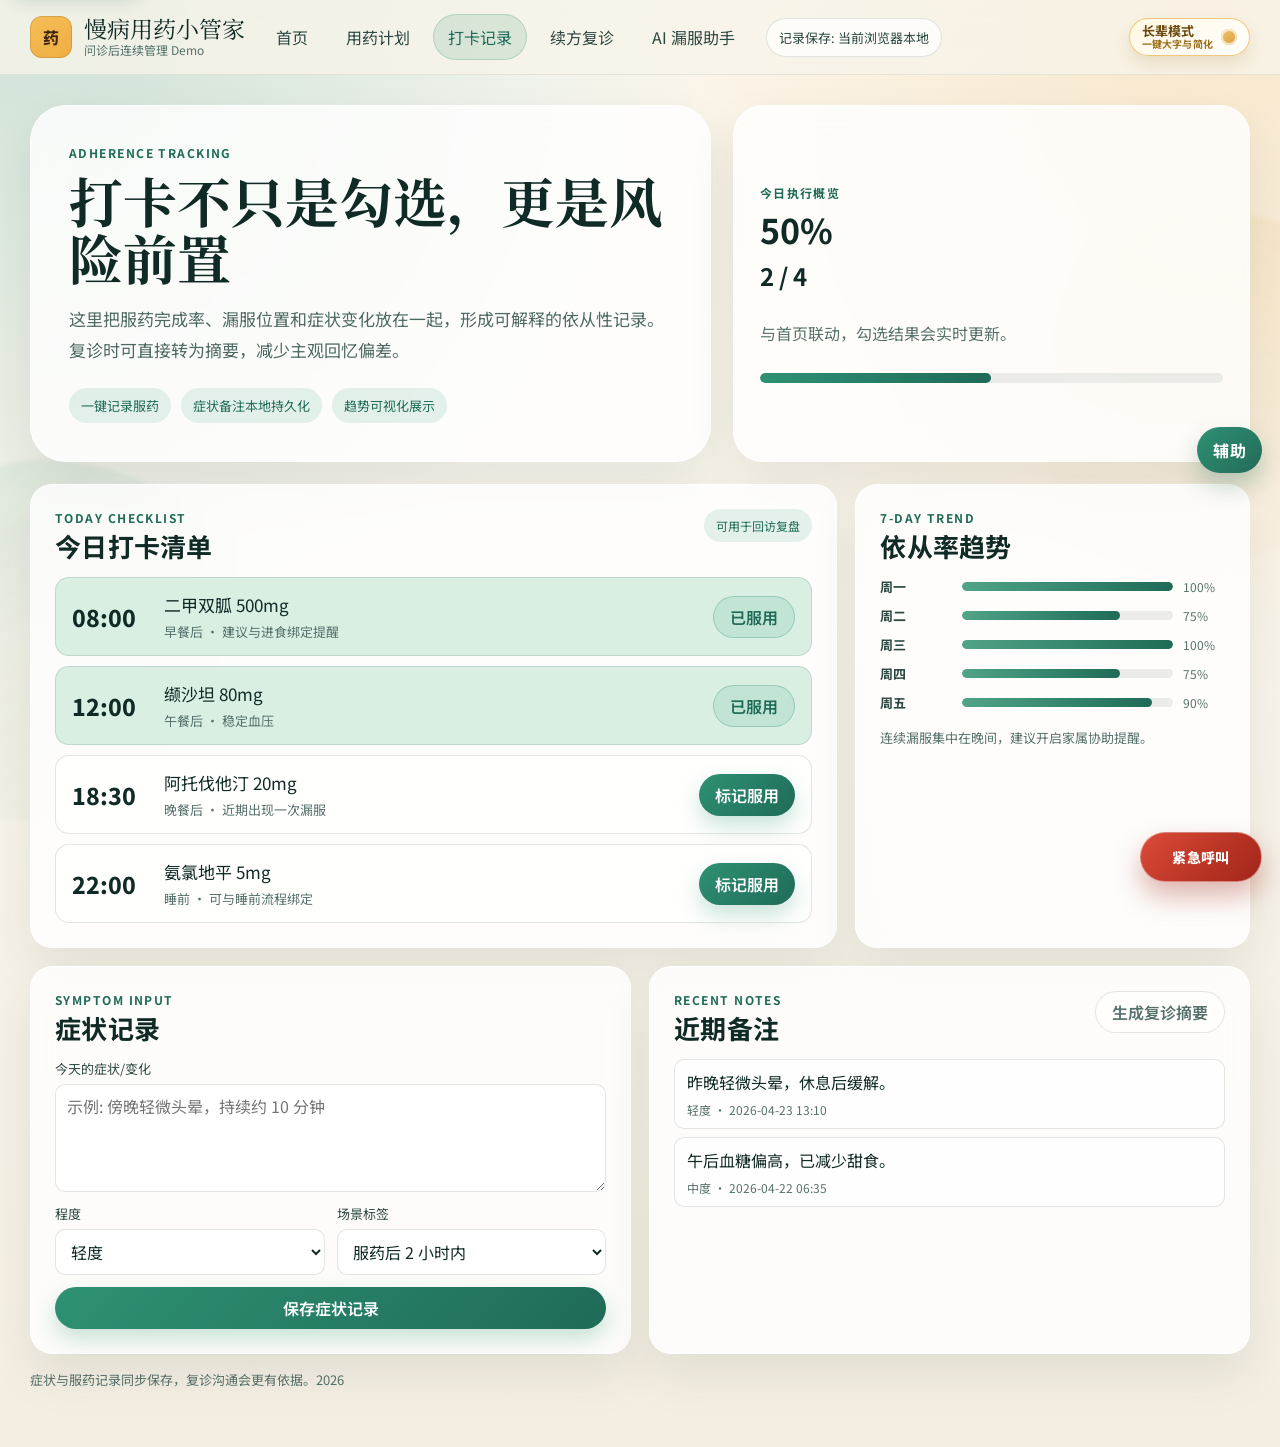
==== adherence.html @ 5613eeff "feat: chronic med manager demo with github pages deploy" ====
<!DOCTYPE html>
<html lang="zh-CN">
  <head>
    <meta charset="UTF-8" />
    <meta name="viewport" content="width=device-width, initial-scale=1.0" />
    <title>慢病用药小管家 | 打卡记录</title>
    <link rel="preconnect" href="https://fonts.googleapis.com" />
    <link rel="preconnect" href="https://fonts.gstatic.com" crossorigin />
    <link
      href="https://fonts.googleapis.com/css2?family=Noto+Sans+SC:wght@400;500;700;800&family=Noto+Serif+SC:wght@500;700;900&display=swap"
      rel="stylesheet"
    />
    <link rel="stylesheet" href="./styles.css" />
  </head>
  <body data-page="adherence">
    <div class="ambient-shape"></div>

    <header class="top-nav">
      <div class="top-nav-inner">
        <a class="brand" href="./index.html">
          <span class="brand-badge">药</span>
          <span class="brand-text">
            <span class="brand-title">慢病用药小管家</span>
            <span class="brand-sub">问诊后连续管理 Demo</span>
          </span>
        </a>
        <nav class="nav-links">
          <a class="nav-link" href="./index.html">首页</a>
          <a class="nav-link" href="./plan.html">用药计划</a>
          <a class="nav-link active" href="./adherence.html">打卡记录</a>
          <a class="nav-link" href="./refill.html">续方复诊</a>
          <a class="nav-link" href="./ai-assist.html">AI 漏服助手</a>
        </nav>
        <div class="user-pill">记录保存: 当前浏览器本地</div>
      </div>
    </header>

    <main class="page-wrap">
      <section class="hero-banner">
        <div class="hero-main">
          <p class="hero-kicker">Adherence Tracking</p>
          <h1 class="hero-title">打卡不只是勾选，更是风险前置</h1>
          <p class="hero-summary">
            这里把服药完成率、漏服位置和症状变化放在一起，形成可解释的依从性记录。复诊时可直接转为摘要，减少主观回忆偏差。
          </p>
          <div class="hero-chips">
            <span class="chip">一键记录服药</span>
            <span class="chip">症状备注本地持久化</span>
            <span class="chip">趋势可视化展示</span>
          </div>
        </div>
        <aside class="hero-side">
          <p class="section-kicker">今日执行概览</p>
          <h2 data-bind="dose-ratio">0%</h2>
          <strong data-bind="dose-summary">0 / 0</strong>
          <p class="muted">与首页联动，勾选结果会实时更新。</p>
          <div class="progress"><span data-bind="dose-progress" style="width: 0%"></span></div>
        </aside>
      </section>

      <section class="layout-grid fade-seq">
        <article class="panel span-8">
          <header class="panel-head">
            <div>
              <p class="section-kicker">Today Checklist</p>
              <h3 class="panel-title">今日打卡清单</h3>
            </div>
            <span class="pill">可用于回访复盘</span>
          </header>

          <div class="timeline">
            <div class="dose-item" data-dose-id="adh_0800">
              <div class="dose-time">08:00</div>
              <div>
                <p class="dose-name">二甲双胍 500mg</p>
                <p class="dose-meta">早餐后 · 建议与进食绑定提醒</p>
              </div>
              <button class="btn" data-action="toggle-dose">标记服用</button>
            </div>

            <div class="dose-item" data-dose-id="adh_1200">
              <div class="dose-time">12:00</div>
              <div>
                <p class="dose-name">缬沙坦 80mg</p>
                <p class="dose-meta">午餐后 · 稳定血压</p>
              </div>
              <button class="btn" data-action="toggle-dose">标记服用</button>
            </div>

            <div class="dose-item" data-dose-id="adh_1830">
              <div class="dose-time">18:30</div>
              <div>
                <p class="dose-name">阿托伐他汀 20mg</p>
                <p class="dose-meta">晚餐后 · 近期出现一次漏服</p>
              </div>
              <button class="btn" data-action="toggle-dose">标记服用</button>
            </div>

            <div class="dose-item" data-dose-id="adh_2200">
              <div class="dose-time">22:00</div>
              <div>
                <p class="dose-name">氨氯地平 5mg</p>
                <p class="dose-meta">睡前 · 可与睡前流程绑定</p>
              </div>
              <button class="btn" data-action="toggle-dose">标记服用</button>
            </div>
          </div>
        </article>

        <article class="panel span-4">
          <header class="panel-head">
            <div>
              <p class="section-kicker">7-Day Trend</p>
              <h3 class="panel-title">依从率趋势</h3>
            </div>
          </header>

          <div class="data-bars">
            <div class="data-bar">
              <b>周一</b>
              <div><i style="width: 100%"></i></div>
              <span>100%</span>
            </div>
            <div class="data-bar">
              <b>周二</b>
              <div><i style="width: 75%"></i></div>
              <span>75%</span>
            </div>
            <div class="data-bar">
              <b>周三</b>
              <div><i style="width: 100%"></i></div>
              <span>100%</span>
            </div>
            <div class="data-bar">
              <b>周四</b>
              <div><i style="width: 75%"></i></div>
              <span>75%</span>
            </div>
            <div class="data-bar">
              <b>周五</b>
              <div><i style="width: 90%"></i></div>
              <span>90%</span>
            </div>
          </div>

          <p class="footer-note">连续漏服集中在晚间，建议开启家属协助提醒。</p>
        </article>

        <article class="panel span-6">
          <header class="panel-head">
            <div>
              <p class="section-kicker">Symptom Input</p>
              <h3 class="panel-title">症状记录</h3>
            </div>
          </header>

          <form id="symptom-form" class="form-grid">
            <div class="field full">
              <label for="symptom-content">今天的症状/变化</label>
              <textarea id="symptom-content" placeholder="示例: 傍晚轻微头晕，持续约 10 分钟"></textarea>
            </div>
            <div class="field">
              <label for="symptom-severity">程度</label>
              <select id="symptom-severity">
                <option value="轻度">轻度</option>
                <option value="中度">中度</option>
                <option value="重度">重度</option>
              </select>
            </div>
            <div class="field">
              <label for="symptom-tag">场景标签</label>
              <select id="symptom-tag">
                <option>服药后 2 小时内</option>
                <option>运动后</option>
                <option>餐前</option>
                <option>夜间</option>
              </select>
            </div>
            <div class="field full">
              <button class="btn" type="submit">保存症状记录</button>
            </div>
          </form>
        </article>

        <article class="panel span-6">
          <header class="panel-head">
            <div>
              <p class="section-kicker">Recent Notes</p>
              <h3 class="panel-title">近期备注</h3>
            </div>
            <button class="btn-ghost" data-action="mock-summary">生成复诊摘要</button>
          </header>

          <div id="symptom-note-list" class="note-list"></div>
        </article>
      </section>

      <p class="footer-note">症状与服药记录同步保存，复诊沟通会更有依据。<span data-bind="year"></span></p>
    </main>

    <div id="toast-container" style="position: fixed; right: 18px; bottom: 18px; z-index: 100"></div>
    <script src="./script.js"></script>
  </body>
</html>
---- styles.css ----
:root {
  --ink-900: #102a26;
  --ink-700: #2c4842;
  --ink-500: #56716b;
  --paper: #f8f4ea;
  --paper-soft: #f2ede2;
  --surface: rgba(255, 255, 255, 0.8);
  --surface-solid: #ffffff;
  --line: rgba(16, 42, 38, 0.12);
  --line-strong: rgba(16, 42, 38, 0.2);
  --primary: #2e9174;
  --primary-deep: #1f6b57;
  --accent: #ecae49;
  --danger: #be5d4a;
  --ok: #d8efe2;
  --warn: #fff1dc;
  --hero-1: rgba(46, 145, 116, 0.22);
  --hero-2: rgba(236, 174, 73, 0.22);
  --shadow-soft: 0 22px 48px rgba(40, 54, 44, 0.09);
  --radius-xl: 30px;
  --radius-lg: 22px;
  --radius-md: 14px;
  --radius-sm: 10px;
  --content-width: min(1220px, calc(100% - 32px));
}

* {
  box-sizing: border-box;
}

html,
body {
  margin: 0;
  min-height: 100%;
}

body {
  font-family: "Noto Sans SC", "PingFang SC", "Hiragino Sans GB", sans-serif;
  color: var(--ink-900);
  background:
    radial-gradient(circle at 5% 0%, var(--hero-1), transparent 34%),
    radial-gradient(circle at 94% 2%, var(--hero-2), transparent 36%),
    linear-gradient(180deg, #fcf9f3 0%, #f4eee2 100%);
}

.ambient-shape {
  position: fixed;
  pointer-events: none;
  z-index: -1;
  inset: 0;
  overflow: hidden;
}

.ambient-shape::before,
.ambient-shape::after {
  content: "";
  position: absolute;
  width: 360px;
  height: 360px;
  border-radius: 44% 56% 63% 37% / 57% 41% 59% 43%;
  filter: blur(2px);
  opacity: 0.36;
}

.ambient-shape::before {
  left: -120px;
  bottom: 80px;
  background: linear-gradient(140deg, rgba(46, 145, 116, 0.26), rgba(46, 145, 116, 0));
}

.ambient-shape::after {
  right: -120px;
  top: 210px;
  background: linear-gradient(200deg, rgba(236, 174, 73, 0.3), rgba(236, 174, 73, 0));
}

a {
  color: inherit;
}

button,
input,
select,
textarea {
  font: inherit;
}

.top-nav {
  position: sticky;
  top: 0;
  z-index: 30;
  backdrop-filter: blur(12px);
  background: rgba(248, 244, 234, 0.78);
  border-bottom: 1px solid rgba(16, 42, 38, 0.08);
}

.top-nav-inner {
  width: var(--content-width);
  margin: 0 auto;
  min-height: 74px;
  display: flex;
  align-items: center;
  justify-content: space-between;
  gap: 16px;
}

.brand {
  display: flex;
  align-items: center;
  gap: 12px;
  text-decoration: none;
}

.brand-badge {
  width: 42px;
  height: 42px;
  border-radius: 12px;
  display: grid;
  place-items: center;
  background: linear-gradient(145deg, #f5bf57, #efad42);
  color: #40280f;
  font-weight: 800;
  box-shadow: inset 0 0 0 1px rgba(64, 40, 15, 0.16);
}

.brand-text {
  display: grid;
  gap: 1px;
}

.brand-title {
  font-family: "Noto Serif SC", "Songti SC", serif;
  font-size: 23px;
  line-height: 1;
}

.brand-sub {
  font-size: 12px;
  color: var(--ink-500);
}

.nav-links {
  display: flex;
  gap: 8px;
  flex-wrap: wrap;
}

.nav-link {
  padding: 10px 14px;
  border-radius: 999px;
  text-decoration: none;
  color: var(--ink-700);
  border: 1px solid transparent;
  transition: background 0.22s ease, border-color 0.22s ease, color 0.22s ease;
}

.nav-link:hover {
  background: rgba(46, 145, 116, 0.08);
}

.nav-link.active {
  background: rgba(46, 145, 116, 0.15);
  border-color: rgba(46, 145, 116, 0.24);
  color: var(--primary-deep);
}

.user-pill {
  padding: 9px 12px;
  border-radius: 999px;
  background: rgba(255, 255, 255, 0.74);
  border: 1px solid var(--line);
  color: var(--ink-700);
  font-size: 13px;
}

.page-wrap {
  width: var(--content-width);
  margin: 30px auto 58px;
}

.hero-banner {
  position: relative;
  display: grid;
  grid-template-columns: 1.25fr 0.95fr;
  gap: 22px;
  margin-bottom: 22px;
  animation: fade-up 0.5s ease;
}

.hero-main,
.hero-side,
.panel,
.section-card,
.metric-card,
.info-card,
.tool-card {
  border: 1px solid rgba(255, 255, 255, 0.82);
  background: var(--surface);
  backdrop-filter: blur(16px);
  box-shadow: var(--shadow-soft);
}

.hero-main {
  border-radius: 36px;
  padding: 38px;
}

.hero-kicker,
.section-kicker {
  margin: 0;
  text-transform: uppercase;
  font-size: 12px;
  letter-spacing: 0.12em;
  color: var(--primary-deep);
  font-weight: 700;
}

.hero-title {
  margin: 10px 0 0;
  font-family: "Noto Serif SC", "Songti SC", serif;
  font-size: clamp(32px, 4.2vw, 56px);
  line-height: 1.06;
}

.hero-summary {
  max-width: 620px;
  margin: 18px 0 0;
  color: #4e6963;
  font-size: 17px;
  line-height: 1.85;
}

.home-search {
  margin-top: 18px;
  padding: 14px;
  border-radius: 14px;
  border: 1px solid rgba(46, 145, 116, 0.2);
  background: rgba(255, 255, 255, 0.68);
}

.home-search-row {
  display: grid;
  grid-template-columns: minmax(0, 1fr) auto;
  gap: 8px;
}

.home-search-row input {
  min-height: 44px;
  border-radius: 10px;
  border: 1px solid var(--line);
  background: rgba(255, 255, 255, 0.9);
  padding: 0 12px;
}

.search-label {
  margin: 10px 0 0;
  color: var(--ink-500);
  font-size: 12px;
}

.home-search-suggest {
  margin-top: 8px;
  display: flex;
  flex-wrap: wrap;
  gap: 8px;
}

.search-tag {
  border: 1px solid rgba(16, 42, 38, 0.14);
  border-radius: 999px;
  background: rgba(255, 255, 255, 0.9);
  color: var(--ink-700);
  min-height: 32px;
  padding: 0 11px;
  font-size: 13px;
  cursor: pointer;
}

.search-tag:hover {
  border-color: rgba(46, 145, 116, 0.4);
  color: var(--primary-deep);
}

.search-empty {
  color: var(--ink-500);
  font-size: 12px;
  line-height: 1.4;
}

.home-search-results {
  margin: 10px 0 0;
  padding: 8px 10px;
  border-radius: 9px;
  background: rgba(46, 145, 116, 0.11);
  color: var(--primary-deep);
  font-size: 13px;
}

.home-search-results.error {
  background: rgba(190, 93, 74, 0.12);
  color: #8c4335;
}

.hero-chips {
  display: flex;
  flex-wrap: wrap;
  gap: 10px;
  margin-top: 22px;
}

.chip {
  border-radius: 999px;
  padding: 8px 12px;
  background: rgba(46, 145, 116, 0.12);
  color: var(--primary-deep);
  font-size: 13px;
}

.hero-side {
  border-radius: var(--radius-xl);
  padding: 26px;
  display: flex;
  flex-direction: column;
  justify-content: center;
  gap: 10px;
}

.hero-side h2 {
  margin: 0;
  font-size: 34px;
  line-height: 1.1;
}

.hero-side strong {
  font-size: 24px;
}

.muted {
  color: var(--ink-500);
  line-height: 1.75;
}

.layout-grid {
  display: grid;
  grid-template-columns: repeat(12, minmax(0, 1fr));
  gap: 18px;
  animation: fade-up 0.65s ease;
}

.panel {
  border-radius: var(--radius-lg);
  padding: 24px;
}

.panel.span-8 {
  grid-column: span 8;
}

.panel.span-4 {
  grid-column: span 4;
}

.panel.span-6 {
  grid-column: span 6;
}

.panel.span-12 {
  grid-column: span 12;
}

.panel-head {
  display: flex;
  justify-content: space-between;
  align-items: flex-start;
  gap: 14px;
  margin-bottom: 16px;
}

.panel-title {
  margin: 5px 0 0;
  font-size: 26px;
  font-weight: 700;
  letter-spacing: 0.01em;
  line-height: 1.16;
}

.panel-tools {
  display: flex;
  gap: 8px;
  flex-wrap: wrap;
}

.pill,
.badge {
  border-radius: 999px;
  padding: 7px 11px;
  font-size: 12px;
  border: 1px solid transparent;
}

.pill {
  background: rgba(46, 145, 116, 0.12);
  color: var(--primary-deep);
}

.badge.warn {
  background: rgba(236, 174, 73, 0.2);
  color: #73460d;
}

.badge.ok {
  background: rgba(46, 145, 116, 0.16);
  color: var(--primary-deep);
}

.btn,
.btn-light,
.btn-ghost,
.btn-danger {
  appearance: none;
  border: 0;
  min-height: 42px;
  border-radius: 999px;
  cursor: pointer;
  padding: 0 16px;
  font-weight: 600;
  transition: transform 0.18s ease, box-shadow 0.18s ease, background 0.18s ease;
}

.btn:hover,
.btn-light:hover,
.btn-ghost:hover,
.btn-danger:hover {
  transform: translateY(-1px);
}

.btn {
  color: #ffffff;
  background: linear-gradient(135deg, var(--primary), var(--primary-deep));
  box-shadow: 0 10px 22px rgba(46, 145, 116, 0.26);
}

.btn-light {
  color: var(--primary-deep);
  background: rgba(46, 145, 116, 0.12);
  border: 1px solid rgba(46, 145, 116, 0.3);
}

.btn-ghost {
  color: var(--ink-500);
  background: rgba(255, 255, 255, 0.58);
  border: 1px solid var(--line);
}

.btn-danger {
  color: #fff;
  background: linear-gradient(140deg, #cb6f5e, #b95f4f);
  box-shadow: 0 10px 22px rgba(185, 95, 79, 0.22);
}

.metric-row {
  display: grid;
  grid-template-columns: repeat(4, minmax(0, 1fr));
  gap: 12px;
}

.metric-card {
  border-radius: var(--radius-md);
  padding: 16px;
  border: 1px solid var(--line);
  background: rgba(255, 255, 255, 0.74);
}

.metric-label {
  margin: 0;
  font-size: 12px;
  color: var(--ink-500);
}

.metric-value {
  margin: 8px 0 0;
  font-size: 30px;
  line-height: 1;
  font-weight: 800;
}

.metric-sub {
  margin: 10px 0 0;
  font-size: 13px;
  color: var(--ink-500);
}

.timeline {
  display: grid;
  gap: 10px;
}

.dose-item {
  display: grid;
  grid-template-columns: 78px 1fr auto;
  gap: 14px;
  align-items: center;
  padding: 14px 16px;
  border-radius: var(--radius-md);
  border: 1px solid var(--line);
  background: rgba(255, 255, 255, 0.76);
}

.dose-item.done {
  background: var(--ok);
}

.dose-item.next {
  border-color: rgba(46, 145, 116, 0.38);
  box-shadow: inset 0 0 0 1px rgba(46, 145, 116, 0.18);
}

.dose-time {
  font-weight: 800;
  font-size: 23px;
}

.dose-name {
  margin: 0;
  font-size: 17px;
}

.dose-meta {
  margin: 5px 0 0;
  font-size: 13px;
  color: var(--ink-500);
}

.stack {
  display: grid;
  gap: 12px;
}

.info-card,
.section-card,
.tool-card {
  border-radius: var(--radius-md);
  padding: 16px;
  border: 1px solid var(--line);
  background: rgba(255, 255, 255, 0.72);
}

.info-card.warn {
  background: var(--warn);
}

.info-title {
  margin: 0;
  font-size: 14px;
  color: var(--ink-500);
}

.info-value {
  margin: 8px 0 0;
  font-size: 24px;
  font-weight: 800;
}

.info-meta {
  margin: 8px 0 0;
  color: var(--ink-500);
  font-size: 13px;
  line-height: 1.6;
}

.table {
  width: 100%;
  border-collapse: collapse;
}

.table th,
.table td {
  text-align: left;
  padding: 14px 12px;
  border-bottom: 1px solid var(--line);
  vertical-align: middle;
}

.table th {
  font-size: 12px;
  color: var(--ink-500);
  font-weight: 700;
  letter-spacing: 0.06em;
  text-transform: uppercase;
}

.table td strong {
  display: block;
  font-size: 16px;
}

.table td span {
  display: block;
  margin-top: 4px;
  color: var(--ink-500);
  font-size: 13px;
}

.list-grid {
  display: grid;
  gap: 10px;
}

.list-item {
  border: 1px solid var(--line);
  border-radius: var(--radius-md);
  padding: 14px;
  background: rgba(255, 255, 255, 0.68);
}

.list-item h4 {
  margin: 0;
}

.list-item p {
  margin: 6px 0 0;
  color: var(--ink-500);
}

.form-grid {
  display: grid;
  grid-template-columns: repeat(2, minmax(0, 1fr));
  gap: 12px;
}

.field {
  display: grid;
  gap: 6px;
}

.field label {
  font-size: 13px;
  color: var(--ink-700);
}

input,
select,
textarea {
  width: 100%;
  border: 1px solid var(--line);
  border-radius: 10px;
  background: rgba(255, 255, 255, 0.9);
  min-height: 42px;
  padding: 9px 11px;
  color: var(--ink-900);
}

textarea {
  min-height: 108px;
  resize: vertical;
}

.field.full {
  grid-column: 1 / -1;
}

.progress-wrap {
  display: grid;
  gap: 8px;
}

.progress-label {
  display: flex;
  justify-content: space-between;
  font-size: 13px;
  color: var(--ink-500);
}

.progress {
  width: 100%;
  height: 10px;
  border-radius: 999px;
  background: rgba(16, 42, 38, 0.08);
  overflow: hidden;
}

.progress > span {
  display: block;
  height: 100%;
  border-radius: inherit;
  background: linear-gradient(90deg, var(--primary), var(--primary-deep));
}

.data-bars {
  display: grid;
  gap: 10px;
}

.data-bar {
  display: grid;
  grid-template-columns: 72px 1fr 42px;
  align-items: center;
  gap: 10px;
}

.data-bar b {
  font-size: 13px;
  color: var(--ink-700);
}

.data-bar div {
  height: 9px;
  border-radius: 999px;
  background: rgba(16, 42, 38, 0.08);
  overflow: hidden;
}

.data-bar i {
  display: block;
  height: 100%;
  border-radius: inherit;
  background: linear-gradient(90deg, #50a487, var(--primary-deep));
}

.data-bar span {
  font-size: 12px;
  color: var(--ink-500);
}

.note-list {
  display: grid;
  gap: 8px;
}

.note-item {
  padding: 10px 12px;
  border-radius: 10px;
  border: 1px solid var(--line);
  background: rgba(255, 255, 255, 0.66);
}

.note-item p {
  margin: 0;
  line-height: 1.55;
}

.note-item span {
  margin-top: 6px;
  display: block;
  color: var(--ink-500);
  font-size: 12px;
}

.ai-layout {
  display: grid;
  grid-template-columns: 1.1fr 0.9fr;
  gap: 16px;
}

.result-card {
  border-radius: var(--radius-md);
  padding: 16px;
  border: 1px solid rgba(46, 145, 116, 0.24);
  background: rgba(46, 145, 116, 0.11);
}

.result-card h4 {
  margin: 0;
  font-size: 20px;
}

.result-card p {
  margin: 8px 0 0;
  line-height: 1.75;
}

.callout {
  margin-top: 12px;
  padding: 10px 12px;
  border-radius: 10px;
  background: rgba(236, 174, 73, 0.2);
  color: #5e3f0f;
  font-size: 13px;
}

.footer-note {
  margin: 16px 0 0;
  color: var(--ink-500);
  font-size: 13px;
}

.link-inline {
  color: var(--primary-deep);
  text-decoration-thickness: 1px;
}

.fade-seq > * {
  opacity: 0;
  transform: translateY(8px);
  animation: fade-up 0.44s ease forwards;
}

.fade-seq > *:nth-child(1) {
  animation-delay: 0.05s;
}

.fade-seq > *:nth-child(2) {
  animation-delay: 0.1s;
}

.fade-seq > *:nth-child(3) {
  animation-delay: 0.15s;
}

.fade-seq > *:nth-child(4) {
  animation-delay: 0.2s;
}

@keyframes fade-up {
  from {
    opacity: 0;
    transform: translateY(10px);
  }

  to {
    opacity: 1;
    transform: translateY(0);
  }
}

@media (max-width: 1080px) {
  .hero-banner {
    grid-template-columns: 1fr;
  }

  .metric-row {
    grid-template-columns: repeat(2, minmax(0, 1fr));
  }

  .panel.span-8,
  .panel.span-6,
  .panel.span-4 {
    grid-column: span 12;
  }

  .ai-layout {
    grid-template-columns: 1fr;
  }
}

@media (max-width: 780px) {
  .top-nav-inner {
    min-height: 64px;
    align-items: flex-start;
    padding: 10px 0;
    flex-direction: column;
  }

  .nav-links {
    width: 100%;
    overflow-x: auto;
    padding-bottom: 4px;
    flex-wrap: nowrap;
  }

  .user-pill {
    display: none;
  }

  .hero-main,
  .hero-side,
  .panel {
    padding: 20px;
  }

  .home-search-row {
    grid-template-columns: 1fr;
  }

  .hero-title {
    font-size: 37px;
  }

  .panel-title {
    font-size: 22px;
  }

  .form-grid {
    grid-template-columns: 1fr;
  }

  .dose-item {
    grid-template-columns: 1fr;
    gap: 8px;
  }

  .dose-time {
    font-size: 21px;
  }
}

/* Accessibility and elder mode */

:focus-visible {
  outline: 3px solid rgba(46, 145, 116, 0.48);
  outline-offset: 2px;
}

.skip-link {
  position: fixed;
  top: -56px;
  left: 14px;
  z-index: 120;
  padding: 10px 14px;
  border-radius: 10px;
  text-decoration: none;
  color: #ffffff;
  background: #1f6b57;
  box-shadow: 0 10px 20px rgba(31, 107, 87, 0.24);
  transition: top 0.18s ease;
}

.skip-link:focus-visible {
  top: 10px;
}

.nav-access {
  display: flex;
  align-items: center;
  gap: 8px;
  margin-left: auto;
}

.elder-switch,
.assist-open-btn {
  appearance: none;
  border: 1px solid var(--line);
  background: rgba(255, 255, 255, 0.72);
  color: var(--ink-700);
  border-radius: 999px;
  min-height: 38px;
  padding: 0 12px;
  display: inline-flex;
  align-items: center;
  gap: 8px;
  cursor: pointer;
  font-size: 13px;
}

.elder-switch {
  border-color: rgba(236, 174, 73, 0.68);
  background: linear-gradient(145deg, rgba(255, 248, 226, 0.96), rgba(255, 255, 255, 0.88));
  color: #6d4a10;
  font-weight: 700;
  box-shadow: 0 8px 16px rgba(152, 112, 33, 0.16);
}

.elder-switch .switch-text {
  display: grid;
  gap: 1px;
  text-align: left;
  line-height: 1.08;
}

.elder-switch .switch-title {
  font-size: 13px;
}

.elder-switch .switch-hint {
  font-size: 10px;
  color: #9a6e1a;
  letter-spacing: 0.02em;
}

.elder-switch .switch-dot {
  width: 16px;
  height: 16px;
  border-radius: 50%;
  background: linear-gradient(150deg, #f0c36d, #da9e38);
  box-shadow: inset 0 0 0 2px rgba(255, 255, 255, 0.65);
  transition: transform 0.2s ease, background 0.2s ease;
}

.elder-switch:hover {
  border-color: rgba(207, 146, 23, 0.7);
  background: linear-gradient(145deg, rgba(255, 244, 211, 0.96), rgba(255, 255, 255, 0.9));
}

.assist-open-btn:hover {
  border-color: rgba(46, 145, 116, 0.42);
  color: var(--primary-deep);
  background: rgba(46, 145, 116, 0.12);
}

.elder-switch.active {
  border-color: rgba(46, 145, 116, 0.52);
  color: var(--primary-deep);
  background: linear-gradient(145deg, rgba(224, 248, 241, 0.96), rgba(255, 255, 255, 0.9));
  box-shadow: 0 10px 20px rgba(35, 106, 88, 0.2);
}

.elder-switch.active .switch-dot {
  background: var(--primary);
  transform: scale(1.08);
}

.elder-switch.active .switch-hint {
  color: #1f6d59;
}

.assist-fab {
  position: fixed;
  right: 18px;
  top: 50%;
  z-index: 95;
  border: 0;
  border-radius: 999px;
  min-height: 46px;
  padding: 0 16px;
  color: #ffffff;
  font-weight: 700;
  letter-spacing: 0.02em;
  background: linear-gradient(135deg, #2e9174, #236a58);
  box-shadow: 0 12px 24px rgba(35, 106, 88, 0.28);
  cursor: pointer;
  transform: translateY(-50%);
}

.emergency-fab {
  position: fixed;
  right: 18px;
  bottom: 18px;
  z-index: 97;
  border: 1px solid rgba(255, 255, 255, 0.38);
  border-radius: 999px;
  min-height: 50px;
  min-width: 122px;
  padding: 0 18px;
  color: #ffffff;
  font-weight: 800;
  font-size: 14px;
  letter-spacing: 0.02em;
  background: linear-gradient(135deg, #dc4a38, #a12518);
  box-shadow: 0 14px 28px rgba(158, 37, 24, 0.34);
  cursor: pointer;
  animation: emergency-pulse 1.8s ease-in-out infinite;
}

.emergency-fab:hover {
  filter: brightness(1.06);
}

body.assist-panel-open .emergency-fab {
  box-shadow: 0 8px 18px rgba(158, 37, 24, 0.2);
}

@keyframes emergency-pulse {
  0%,
  100% {
    transform: scale(1);
  }

  50% {
    transform: scale(1.045);
  }
}

.emergency-overlay {
  position: fixed;
  inset: 0;
  z-index: 120;
  padding: 20px;
  display: grid;
  place-items: center;
  background: rgba(31, 7, 4, 0.66);
  backdrop-filter: blur(3px);
  opacity: 0;
  pointer-events: none;
  transition: opacity 0.2s ease;
}

.emergency-overlay.open {
  opacity: 1;
  pointer-events: auto;
}

.emergency-card {
  width: min(500px, 100%);
  border-radius: 20px;
  border: 1px solid rgba(158, 37, 24, 0.45);
  background:
    radial-gradient(circle at 95% -10%, rgba(206, 71, 54, 0.24), transparent 48%),
    linear-gradient(158deg, rgba(255, 251, 250, 0.99), rgba(255, 239, 234, 0.97));
  box-shadow: 0 30px 52px rgba(49, 20, 16, 0.34);
  padding: 20px;
}

.emergency-entered {
  margin: 0;
  display: inline-flex;
  align-items: center;
  min-height: 28px;
  padding: 0 10px;
  border-radius: 999px;
  font-size: 12px;
  font-weight: 700;
  letter-spacing: 0.04em;
  color: #ffffff;
  background: linear-gradient(145deg, #d14936, #aa2518);
}

.emergency-card h3 {
  margin: 10px 0 0;
  color: #7a1f16;
  font-size: clamp(24px, 3vw, 30px);
  letter-spacing: 0.01em;
}

.emergency-message,
.emergency-phones,
.emergency-status {
  margin: 10px 0 0;
  line-height: 1.7;
  color: #6b3128;
}

.emergency-message b {
  color: #9e2518;
  font-size: 1.08em;
}

.emergency-phones {
  padding: 8px 10px;
  border-radius: 10px;
  background: rgba(206, 71, 54, 0.11);
}

.emergency-status {
  padding: 8px 10px;
  border-radius: 10px;
  background: rgba(122, 31, 22, 0.12);
  color: #7a1f16;
  font-weight: 600;
}

.emergency-actions {
  margin-top: 14px;
  display: grid;
  grid-template-columns: 1fr 1fr;
  gap: 10px;
}

.emergency-cancel-btn {
  background: linear-gradient(135deg, #d84d3a, #a22517);
  box-shadow: 0 12px 24px rgba(162, 37, 23, 0.28);
}

.emergency-cancel-btn:hover {
  background: linear-gradient(135deg, #df5744, #b02d1f);
}

.emergency-dial-btn {
  color: #7a1f16;
  border-color: rgba(158, 37, 24, 0.26);
  background: rgba(255, 255, 255, 0.86);
}

body.emergency-open {
  overflow: hidden;
}

#toast-container {
  right: 18px;
  bottom: 72px;
}

.assist-panel {
  position: fixed;
  right: 74px;
  top: 50%;
  width: min(352px, calc(100% - 96px));
  z-index: 96;
  padding: 14px;
  border-radius: 16px;
  border: 1px solid rgba(16, 42, 38, 0.14);
  background: rgba(255, 255, 255, 0.94);
  backdrop-filter: blur(12px);
  box-shadow: 0 24px 36px rgba(32, 45, 40, 0.16);
  opacity: 0;
  pointer-events: none;
  transform: translateY(calc(-50% + 10px));
  max-height: min(640px, calc(100vh - 40px));
  overflow: auto;
  overscroll-behavior: contain;
  transition: opacity 0.2s ease, transform 0.2s ease;
}

.assist-panel.open {
  opacity: 1;
  pointer-events: auto;
  transform: translateY(-50%);
}

body.assist-panel-open .assist-fab {
  box-shadow: 0 8px 18px rgba(35, 106, 88, 0.14);
}

.search-highlight {
  box-shadow: 0 0 0 3px rgba(46, 145, 116, 0.22);
  transition: box-shadow 0.2s ease;
}

.assist-panel-head {
  display: flex;
  justify-content: space-between;
  align-items: center;
  gap: 8px;
  margin-bottom: 10px;
}

.assist-panel-head strong {
  font-size: 16px;
}

.assist-close {
  border: 1px solid var(--line);
  background: rgba(255, 255, 255, 0.88);
  color: var(--ink-700);
  border-radius: 8px;
  min-height: 30px;
  padding: 0 10px;
  cursor: pointer;
}

.assist-list {
  display: grid;
  gap: 8px;
}

.assist-item {
  border: 1px solid var(--line);
  border-radius: 10px;
  min-height: 40px;
  padding: 8px 12px;
  display: flex;
  justify-content: space-between;
  align-items: center;
  gap: 10px;
  background: rgba(255, 255, 255, 0.88);
  color: var(--ink-700);
  cursor: pointer;
  text-align: left;
}

.assist-item span {
  min-width: 0;
  flex: 1;
  line-height: 1.35;
  overflow-wrap: anywhere;
}

.assist-item b {
  font-size: 12px;
  color: var(--ink-500);
  white-space: nowrap;
  flex-shrink: 0;
}

.assist-item.active {
  border-color: rgba(46, 145, 116, 0.4);
  color: var(--primary-deep);
  background: rgba(46, 145, 116, 0.12);
}

.assist-tip,
.assist-help {
  margin: 10px 0 0;
  font-size: 12px;
  line-height: 1.55;
  color: var(--ink-500);
}

.assist-help {
  margin-top: 8px;
  padding: 8px 10px;
  border-radius: 9px;
  background: rgba(236, 174, 73, 0.14);
  color: #6e480d;
}

body.high-contrast {
  --ink-900: #081512;
  --ink-700: #1b3330;
  --ink-500: #355450;
  --surface: rgba(255, 255, 255, 0.96);
  --line: rgba(8, 21, 18, 0.3);
  --line-strong: rgba(8, 21, 18, 0.5);
  --primary: #0a7f60;
  --primary-deep: #065542;
  --hero-1: rgba(10, 127, 96, 0.12);
  --hero-2: rgba(236, 174, 73, 0.14);
}

body.high-contrast .top-nav,
body.high-contrast .panel,
body.high-contrast .hero-main,
body.high-contrast .hero-side,
body.high-contrast .info-card,
body.high-contrast .section-card,
body.high-contrast .tool-card,
body.high-contrast .dose-item,
body.high-contrast .list-item,
body.high-contrast .metric-card {
  border-color: var(--line-strong);
}

body.reduce-motion *,
body.reduce-motion *::before,
body.reduce-motion *::after {
  animation: none !important;
  transition: none !important;
}

body.reduce-motion .fade-seq > * {
  opacity: 1 !important;
  transform: none !important;
}

body.elder-mode {
  letter-spacing: 0.01em;
}

body.elder-mode .hero-main,
body.elder-mode .hero-side,
body.elder-mode .panel {
  padding: 30px;
}

body.elder-mode .brand-title {
  font-size: 26px;
}

body.elder-mode .brand-sub,
body.elder-mode .footer-note,
body.elder-mode .assist-tip,
body.elder-mode .assist-help {
  font-size: 14px;
}

body.elder-mode .nav-link,
body.elder-mode .elder-switch,
body.elder-mode .assist-open-btn,
body.elder-mode .pill,
body.elder-mode .badge,
body.elder-mode .chip,
body.elder-mode .user-pill {
  font-size: 15px;
}

body.elder-mode .hero-summary,
body.elder-mode .muted,
body.elder-mode .info-meta,
body.elder-mode .dose-meta,
body.elder-mode .list-item p,
body.elder-mode .panel-copy,
body.elder-mode .note-item p,
body.elder-mode .note-item span,
body.elder-mode .callout,
body.elder-mode .home-search-results,
body.elder-mode .search-tag {
  font-size: 17px;
  line-height: 1.9;
}

body.elder-mode .hero-title {
  font-size: clamp(38px, 4.4vw, 64px);
}

body.elder-mode .panel-title {
  font-size: 32px;
}

body.elder-mode .dose-time,
body.elder-mode .metric-value,
body.elder-mode .info-value {
  font-size: 34px;
}

body.elder-mode .dose-name,
body.elder-mode .list-item h4,
body.elder-mode .result-card h4 {
  font-size: 22px;
}

body.elder-mode .btn,
body.elder-mode .btn-light,
body.elder-mode .btn-ghost,
body.elder-mode .btn-danger,
body.elder-mode .assist-fab,
body.elder-mode .emergency-fab,
body.elder-mode input,
body.elder-mode select,
body.elder-mode textarea {
  min-height: 50px;
  font-size: 17px;
}

body.elder-mode .table th,
body.elder-mode .table td {
  font-size: 16px;
}

body.elder-mode .table td strong {
  font-size: 19px;
}

body.elder-mode .assist-panel {
  width: min(392px, calc(100% - 26px));
}

body.elder-mode .assist-item {
  min-height: 56px;
  padding: 10px 12px;
  align-items: flex-start;
}

body.elder-mode .assist-item span {
  font-size: 16px;
  line-height: 1.42;
}

body.elder-mode .assist-item b {
  font-size: 13px;
  line-height: 1.25;
  margin-top: 2px;
}

@media (max-width: 980px) {
  .nav-access {
    margin-left: 0;
  }
}

@media (max-width: 780px) {
  .nav-access {
    width: 100%;
    justify-content: space-between;
  }

  .elder-switch .switch-hint {
    display: none;
  }

  .assist-panel {
    right: 10px;
    top: 50%;
    width: calc(100% - 74px);
    max-height: min(640px, calc(100vh - 24px));
  }

  .assist-fab {
    right: 10px;
    top: 50%;
  }

  .emergency-fab {
    right: 10px;
    bottom: 10px;
    min-width: 108px;
  }

  #toast-container {
    right: 10px;
    bottom: 64px;
  }

  .emergency-overlay {
    padding: 12px;
  }

  .emergency-card {
    border-radius: 16px;
    padding: 16px;
  }

  .emergency-actions {
    grid-template-columns: 1fr;
  }
}

/* Contact and simplified elder home */

.assist-contact-card {
  margin-top: 12px;
  padding: 10px;
  border-radius: 10px;
  border: 1px solid var(--line);
  background: rgba(255, 255, 255, 0.9);
}

.assist-contact-head {
  display: flex;
  justify-content: space-between;
  align-items: center;
  gap: 8px;
}

.assist-contact-head strong {
  font-size: 13px;
}

.assist-edit {
  border: 1px solid var(--line);
  background: rgba(255, 255, 255, 0.9);
  color: var(--ink-700);
  border-radius: 8px;
  min-height: 28px;
  padding: 0 8px;
  cursor: pointer;
}

.assist-contact-meta,
.assist-contact-phone {
  margin: 8px 0 0;
  font-size: 13px;
  color: var(--ink-700);
}

.assist-contact-phone {
  font-weight: 700;
  color: var(--ink-900);
}

.assist-call {
  margin-top: 8px;
  border: 1px solid rgba(46, 145, 116, 0.3);
  border-radius: 9px;
  min-height: 34px;
  padding: 0 10px;
  display: inline-flex;
  align-items: center;
  text-decoration: none;
  color: var(--primary-deep);
  background: rgba(46, 145, 116, 0.12);
}

.assist-call.disabled {
  opacity: 0.55;
  pointer-events: none;
}

.assist-contact-form {
  margin-top: 10px;
  padding: 10px;
  border-radius: 10px;
  border: 1px dashed var(--line);
  background: rgba(255, 255, 255, 0.8);
  display: none;
  gap: 8px;
}

.assist-contact-form.open {
  display: grid;
}

.assist-field {
  display: grid;
  gap: 4px;
}

.assist-field span {
  font-size: 12px;
  color: var(--ink-500);
}

.assist-field input {
  min-height: 36px;
  border-radius: 8px;
}

.assist-save {
  border: 0;
  border-radius: 9px;
  min-height: 36px;
  color: #fff;
  background: linear-gradient(135deg, var(--primary), var(--primary-deep));
  cursor: pointer;
}

.assist-log-wrap {
  margin-top: 10px;
  padding: 10px;
  border-radius: 10px;
  border: 1px dashed var(--line);
  background: rgba(255, 255, 255, 0.8);
}

.assist-log-head {
  display: flex;
  justify-content: space-between;
  align-items: center;
  gap: 8px;
}

.assist-log-head strong {
  font-size: 13px;
}

.assist-log-head span {
  font-size: 12px;
  color: var(--ink-500);
}

.assist-log-list {
  margin-top: 8px;
  display: grid;
  gap: 6px;
  max-height: 190px;
  overflow: auto;
  padding-right: 2px;
}

.assist-log-item {
  border: 1px solid var(--line);
  border-radius: 8px;
  padding: 7px 8px;
  background: rgba(255, 255, 255, 0.92);
}

.assist-log-item p {
  margin: 0;
  font-size: 12px;
  color: var(--ink-700);
}

.assist-log-item span {
  margin-top: 3px;
  display: block;
  font-size: 12px;
  color: var(--ink-500);
}

.assist-log-item small {
  margin-top: 3px;
  display: block;
  font-size: 11px;
  color: var(--ink-500);
}

.assist-log-empty {
  border: 1px dashed var(--line);
  border-radius: 8px;
  padding: 10px;
  color: var(--ink-500);
  font-size: 12px;
}

.elder-quick-panel {
  display: none;
  border: 1px solid rgba(46, 145, 116, 0.3);
  background:
    linear-gradient(145deg, rgba(46, 145, 116, 0.11), rgba(255, 255, 255, 0.82)),
    var(--surface);
}

.elder-quick-grid {
  display: grid;
  grid-template-columns: repeat(3, minmax(0, 1fr));
  gap: 10px;
}

body.elder-simple-home .elder-quick-panel {
  display: block;
}

body.elder-simple-home .dashboard-optional-panel {
  display: none;
}

body.elder-simple-home .hero-main .hero-chips {
  display: none;
}

body.elder-simple-home .hero-main .panel-tools .btn-ghost {
  display: none;
}

body.elder-simple-home .hero-banner {
  margin-bottom: 14px;
}

body.elder-simple-home .layout-grid {
  gap: 14px;
}

body.elder-mode .assist-contact-meta,
body.elder-mode .assist-contact-phone,
body.elder-mode .assist-field span,
body.elder-mode .assist-log-head span,
body.elder-mode .assist-log-item p,
body.elder-mode .assist-log-item span,
body.elder-mode .assist-log-item small {
  font-size: 15px;
}

body.elder-mode .assist-call,
body.elder-mode .assist-save,
body.elder-mode .assist-edit {
  min-height: 42px;
  font-size: 16px;
}

body.elder-mode .elder-quick-grid {
  grid-template-columns: 1fr 1fr;
}

@media (max-width: 980px) {
  .elder-quick-grid {
    grid-template-columns: 1fr 1fr;
  }
}

@media (max-width: 640px) {
  .elder-quick-grid {
    grid-template-columns: 1fr;
  }
}
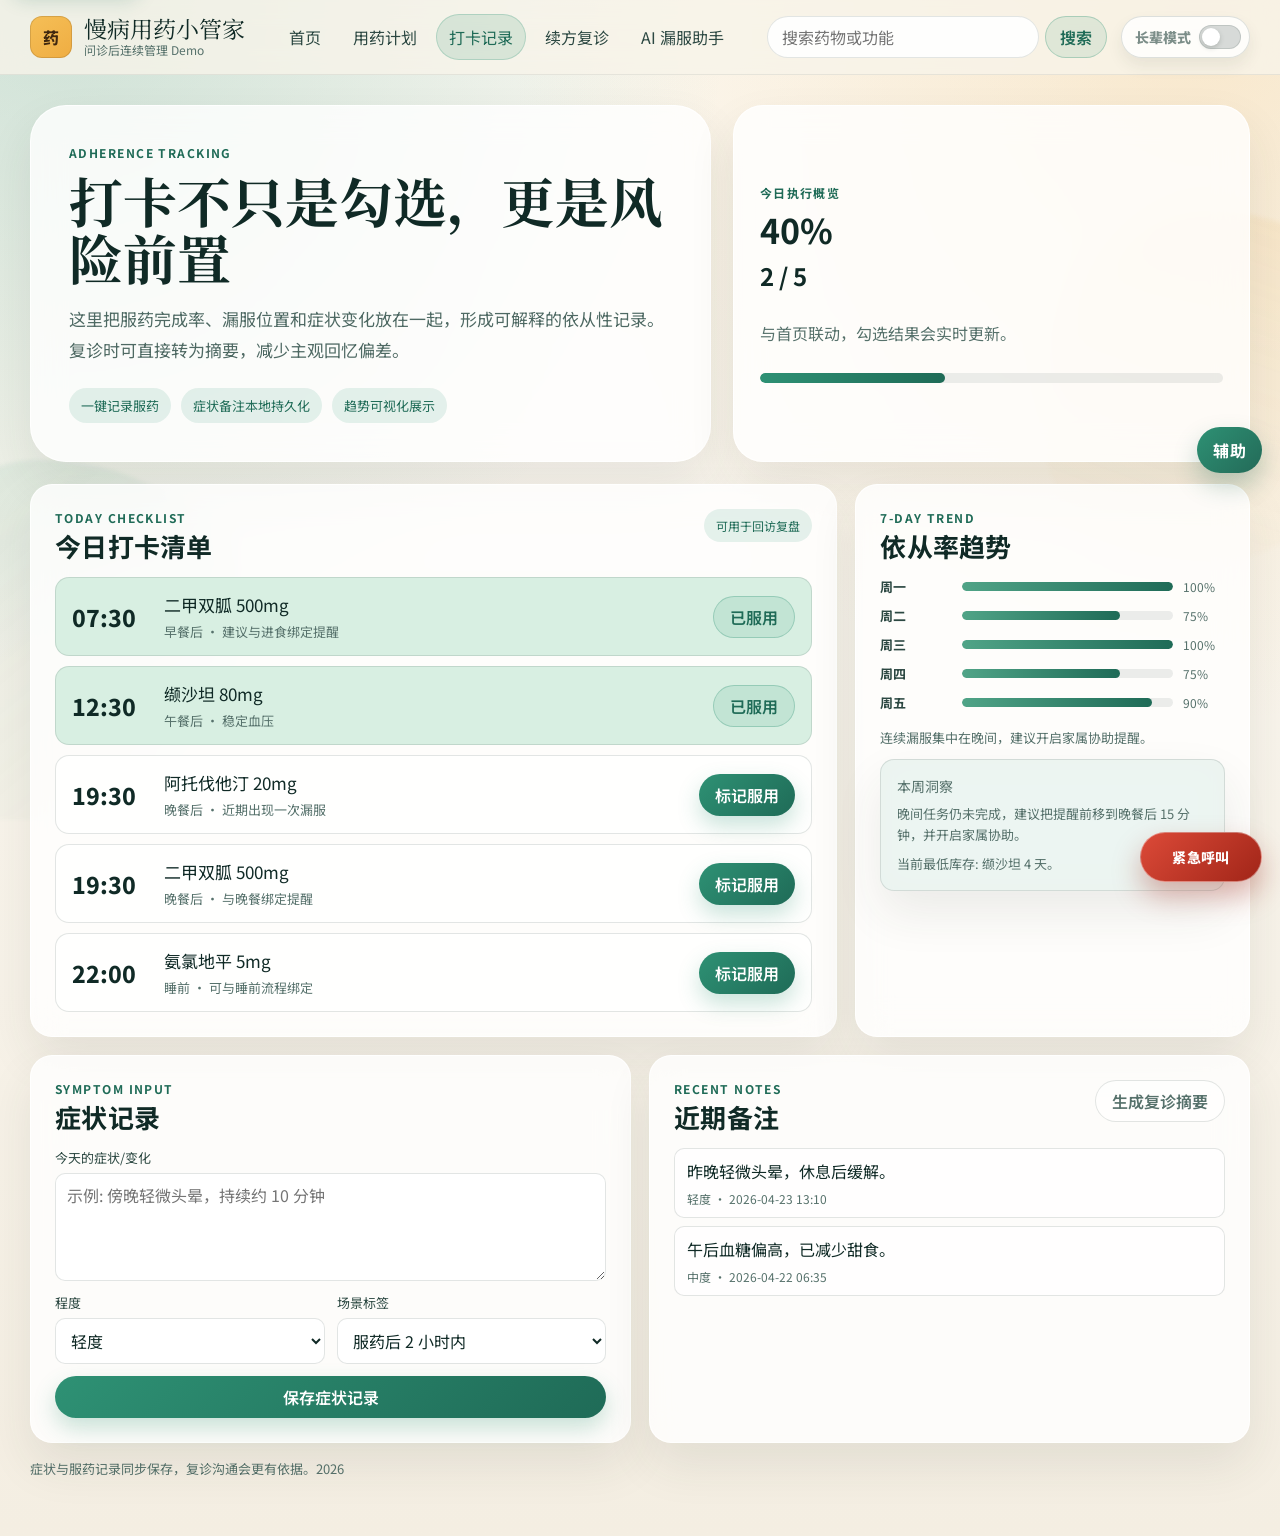
==== commit 3efbfb41: "Enhance medication manager demo interactions" ====
--- a/adherence.html
+++ b/adherence.html
@@ -31,7 +31,27 @@
           <a class="nav-link" href="./refill.html">续方复诊</a>
           <a class="nav-link" href="./ai-assist.html">AI 漏服助手</a>
         </nav>
-        <div class="user-pill">记录保存: 当前浏览器本地</div>
+        <form id="home-search-form" class="home-search nav-search" role="search" aria-label="药物与功能搜索">
+          <div class="home-search-row">
+            <input id="home-search-input" type="search" placeholder="搜索药物或功能" list="home-search-list" autocomplete="off" />
+            <button class="btn-light" type="submit">搜索</button>
+          </div>
+          <datalist id="home-search-list">
+            <option value="二甲双胍"></option>
+            <option value="缬沙坦"></option>
+            <option value="阿托伐他汀"></option>
+            <option value="氨氯地平"></option>
+            <option value="库存预警"></option>
+            <option value="用药计划"></option>
+            <option value="续方复诊"></option>
+            <option value="漏服补救"></option>
+            <option value="长辈模式"></option>
+            <option value="辅助功能"></option>
+          </datalist>
+          <p class="search-label">搜索建议</p>
+          <div id="home-search-suggest" class="home-search-suggest"></div>
+          <p id="home-search-results" class="home-search-results" hidden></p>
+        </form>
       </div>
     </header>
 
@@ -69,8 +89,8 @@
           </header>
 
           <div class="timeline">
-            <div class="dose-item" data-dose-id="adh_0800">
-              <div class="dose-time">08:00</div>
+            <div class="dose-item" data-dose-id="adh_0730">
+              <div class="dose-time">07:30</div>
               <div>
                 <p class="dose-name">二甲双胍 500mg</p>
                 <p class="dose-meta">早餐后 · 建议与进食绑定提醒</p>
@@ -78,8 +98,8 @@
               <button class="btn" data-action="toggle-dose">标记服用</button>
             </div>
 
-            <div class="dose-item" data-dose-id="adh_1200">
-              <div class="dose-time">12:00</div>
+            <div class="dose-item" data-dose-id="adh_1230">
+              <div class="dose-time">12:30</div>
               <div>
                 <p class="dose-name">缬沙坦 80mg</p>
                 <p class="dose-meta">午餐后 · 稳定血压</p>
@@ -87,11 +107,20 @@
               <button class="btn" data-action="toggle-dose">标记服用</button>
             </div>
 
-            <div class="dose-item" data-dose-id="adh_1830">
-              <div class="dose-time">18:30</div>
+            <div class="dose-item" data-dose-id="adh_1930">
+              <div class="dose-time">19:30</div>
               <div>
                 <p class="dose-name">阿托伐他汀 20mg</p>
                 <p class="dose-meta">晚餐后 · 近期出现一次漏服</p>
+              </div>
+              <button class="btn" data-action="toggle-dose">标记服用</button>
+            </div>
+
+            <div class="dose-item" data-dose-id="adh_1930_metformin">
+              <div class="dose-time">19:30</div>
+              <div>
+                <p class="dose-name">二甲双胍 500mg</p>
+                <p class="dose-meta">晚餐后 · 与晚餐绑定提醒</p>
               </div>
               <button class="btn" data-action="toggle-dose">标记服用</button>
             </div>
@@ -144,6 +173,7 @@
           </div>
 
           <p class="footer-note">连续漏服集中在晚间，建议开启家属协助提醒。</p>
+          <div data-bind="weekly-insight"></div>
         </article>
 
         <article class="panel span-6">
@@ -192,6 +222,7 @@
           </header>
 
           <div id="symptom-note-list" class="note-list"></div>
+          <div data-bind="visit-summary" hidden style="margin-top: 14px"></div>
         </article>
       </section>
 
--- a/styles.css
+++ b/styles.css
@@ -100,8 +100,7 @@
   min-height: 74px;
   display: flex;
   align-items: center;
-  justify-content: space-between;
-  gap: 16px;
+  gap: 14px;
 }
 
 .brand {
@@ -109,6 +108,7 @@
   align-items: center;
   gap: 12px;
   text-decoration: none;
+  flex: 0 0 auto;
 }
 
 .brand-badge {
@@ -141,16 +141,20 @@
 
 .nav-links {
   display: flex;
-  gap: 8px;
-  flex-wrap: wrap;
+  gap: 6px;
+  flex: 1 1 auto;
+  min-width: 0;
+  flex-wrap: nowrap;
+  justify-content: center;
 }
 
 .nav-link {
-  padding: 10px 14px;
+  padding: 10px 12px;
   border-radius: 999px;
   text-decoration: none;
   color: var(--ink-700);
   border: 1px solid transparent;
+  white-space: nowrap;
   transition: background 0.22s ease, border-color 0.22s ease, color 0.22s ease;
 }
 
@@ -299,6 +303,60 @@
 .home-search-results.error {
   background: rgba(190, 93, 74, 0.12);
   color: #8c4335;
+}
+
+.nav-search {
+  position: relative;
+  width: clamp(230px, 24vw, 340px);
+  flex: 0 1 340px;
+  min-width: 210px;
+  margin-top: 0;
+  padding: 0;
+  border: 0;
+  background: transparent;
+}
+
+.nav-search .home-search-row {
+  grid-template-columns: minmax(0, 1fr) auto;
+  gap: 6px;
+}
+
+.nav-search .home-search-row input {
+  min-height: 42px;
+  border-radius: 999px;
+  padding: 0 14px;
+}
+
+.nav-search .btn-light {
+  min-height: 42px;
+  padding: 0 14px;
+}
+
+.nav-search .search-label {
+  display: none;
+}
+
+.nav-search .home-search-suggest,
+.nav-search .home-search-results {
+  position: absolute;
+  left: 0;
+  right: 0;
+  top: calc(100% + 8px);
+  z-index: 60;
+  display: none;
+  padding: 10px;
+  border-radius: 14px;
+  border: 1px solid var(--line);
+  background: rgba(255, 255, 255, 0.96);
+  box-shadow: 0 14px 30px rgba(40, 54, 44, 0.14);
+}
+
+.nav-search:focus-within .home-search-suggest {
+  display: flex;
+}
+
+.nav-search .home-search-results:not([hidden]) {
+  display: block;
 }
 
 .hero-chips {
@@ -568,6 +626,40 @@
   line-height: 1.6;
 }
 
+.quick-report-panel {
+  padding: 20px 22px;
+}
+
+.quick-report-panel .panel-head {
+  align-items: center;
+  margin-bottom: 14px;
+}
+
+.quick-report-grid {
+  display: grid;
+  grid-template-columns: repeat(4, minmax(0, 1fr));
+  gap: 10px;
+}
+
+.quick-report-grid div {
+  border-radius: 12px;
+  border: 1px solid var(--line);
+  background: rgba(255, 255, 255, 0.66);
+  padding: 12px;
+}
+
+.quick-report-grid span {
+  display: block;
+  color: var(--ink-500);
+  font-size: 12px;
+}
+
+.quick-report-grid strong {
+  display: block;
+  margin-top: 6px;
+  line-height: 1.3;
+}
+
 .table {
   width: 100%;
   border-collapse: collapse;
@@ -746,10 +838,152 @@
   font-size: 12px;
 }
 
+.summary-card {
+  border-radius: var(--radius-md);
+  padding: 16px;
+  border: 1px solid rgba(46, 145, 116, 0.2);
+  background: rgba(255, 255, 255, 0.72);
+}
+
+.summary-card.compact {
+  background: rgba(255, 255, 255, 0.66);
+}
+
+.summary-head {
+  display: flex;
+  align-items: flex-start;
+  justify-content: space-between;
+  gap: 12px;
+  margin-bottom: 12px;
+}
+
+.summary-head h4 {
+  margin: 5px 0 0;
+  font-size: 20px;
+}
+
+.summary-grid {
+  display: grid;
+  grid-template-columns: repeat(2, minmax(0, 1fr));
+  gap: 10px;
+}
+
+.summary-grid > div,
+.summary-notes {
+  border-radius: 12px;
+  border: 1px solid var(--line);
+  background: rgba(255, 255, 255, 0.64);
+  padding: 12px;
+}
+
+.summary-grid p,
+.summary-card p,
+.summary-notes ul {
+  margin: 7px 0 0;
+  color: var(--ink-500);
+  line-height: 1.65;
+}
+
+.summary-notes {
+  margin-top: 10px;
+}
+
+.summary-notes ul {
+  padding-left: 18px;
+}
+
+.insight-card {
+  margin-top: 12px;
+  background: rgba(46, 145, 116, 0.09);
+}
+
+.brief-modal {
+  position: fixed;
+  inset: 0;
+  z-index: 118;
+  display: grid;
+  place-items: center;
+  padding: 20px;
+  background: rgba(16, 42, 38, 0.38);
+  backdrop-filter: blur(4px);
+  opacity: 0;
+  pointer-events: none;
+  transition: opacity 0.18s ease;
+}
+
+.brief-modal.open {
+  opacity: 1;
+  pointer-events: auto;
+}
+
+.brief-modal-card {
+  width: min(560px, 100%);
+  border-radius: 22px;
+  border: 1px solid rgba(255, 255, 255, 0.82);
+  background: rgba(255, 255, 255, 0.96);
+  box-shadow: 0 28px 54px rgba(40, 54, 44, 0.2);
+  padding: 20px;
+}
+
+.brief-modal-card h3 {
+  margin: 5px 0 0;
+  font-size: 24px;
+}
+
+.brief-list {
+  display: grid;
+  gap: 8px;
+}
+
+.brief-row {
+  display: grid;
+  grid-template-columns: 86px minmax(0, 1fr);
+  gap: 12px;
+  align-items: center;
+  border-radius: 12px;
+  border: 1px solid var(--line);
+  background: rgba(248, 244, 234, 0.62);
+  padding: 11px 12px;
+}
+
+.brief-row.urgent {
+  border-color: rgba(236, 174, 73, 0.5);
+  background: rgba(255, 241, 220, 0.92);
+}
+
+.brief-row span {
+  color: var(--ink-500);
+  font-size: 13px;
+}
+
+.brief-row b {
+  line-height: 1.45;
+}
+
+.brief-action {
+  margin: 12px 0 0;
+  border-radius: 12px;
+  background: rgba(46, 145, 116, 0.1);
+  color: var(--primary-deep);
+  padding: 12px;
+  line-height: 1.65;
+}
+
 .ai-layout {
   display: grid;
   grid-template-columns: 1.1fr 0.9fr;
   gap: 16px;
+  align-items: start;
+}
+
+.ai-submit-row {
+  justify-items: start;
+  margin-top: 2px;
+}
+
+.ai-submit-btn {
+  min-width: 180px;
+  padding-inline: 22px;
 }
 
 .result-card {
@@ -778,6 +1012,61 @@
   font-size: 13px;
 }
 
+.ai-support-grid {
+  display: grid;
+  gap: 10px;
+  margin-top: 12px;
+}
+
+.ai-support-grid .tool-card {
+  box-shadow: none;
+}
+
+.ai-note-grid {
+  display: grid;
+  grid-template-columns: repeat(3, minmax(0, 1fr));
+  gap: 10px;
+}
+
+.ai-note-grid .tool-card {
+  padding: 12px;
+}
+
+.ai-note-grid .info-meta {
+  margin-top: 6px;
+}
+
+.decision-path {
+  display: grid;
+  gap: 8px;
+  margin-top: 10px;
+}
+
+.decision-step {
+  display: flex;
+  justify-content: space-between;
+  gap: 10px;
+  border-radius: 10px;
+  border: 1px solid var(--line);
+  background: rgba(255, 255, 255, 0.68);
+  padding: 10px 12px;
+}
+
+.decision-step span {
+  color: var(--ink-500);
+  text-align: right;
+}
+
+.decision-step.done {
+  border-color: rgba(46, 145, 116, 0.24);
+  background: rgba(46, 145, 116, 0.1);
+}
+
+.decision-step.warn {
+  border-color: rgba(190, 93, 74, 0.26);
+  background: rgba(190, 93, 74, 0.1);
+}
+
 .footer-note {
   margin: 16px 0 0;
   color: var(--ink-500);
@@ -823,12 +1112,48 @@
   }
 }
 
-@media (max-width: 1080px) {
+@media (max-width: 1180px) {
+  .top-nav-inner {
+    display: grid;
+    grid-template-columns: auto 1fr auto;
+    grid-template-areas:
+      "brand nav access"
+      "search search search";
+    padding: 10px 0;
+  }
+
+  .nav-links {
+    justify-content: flex-start;
+    flex-wrap: wrap;
+  }
+
+  .brand {
+    grid-area: brand;
+  }
+
+  .nav-links {
+    grid-area: nav;
+  }
+
+  .nav-search {
+    grid-area: search;
+    width: 100%;
+    flex: none;
+  }
+
+  .nav-access {
+    grid-area: access;
+  }
+
   .hero-banner {
     grid-template-columns: 1fr;
   }
 
   .metric-row {
+    grid-template-columns: repeat(2, minmax(0, 1fr));
+  }
+
+  .quick-report-grid {
     grid-template-columns: repeat(2, minmax(0, 1fr));
   }
 
@@ -841,14 +1166,21 @@
   .ai-layout {
     grid-template-columns: 1fr;
   }
+
+  .ai-note-grid {
+    grid-template-columns: 1fr;
+  }
 }
 
 @media (max-width: 780px) {
   .top-nav-inner {
     min-height: 64px;
-    align-items: flex-start;
-    padding: 10px 0;
-    flex-direction: column;
+    grid-template-columns: 1fr auto;
+    grid-template-areas:
+      "brand access"
+      "nav nav"
+      "search search";
+    align-items: center;
   }
 
   .nav-links {
@@ -872,6 +1204,20 @@
     grid-template-columns: 1fr;
   }
 
+  .nav-search {
+    width: 100%;
+    min-width: 0;
+  }
+
+  .nav-search .home-search-row {
+    grid-template-columns: minmax(0, 1fr) auto;
+  }
+
+  .quick-report-grid,
+  .brief-row {
+    grid-template-columns: 1fr;
+  }
+
   .hero-title {
     font-size: 37px;
   }
@@ -881,6 +1227,18 @@
   }
 
   .form-grid {
+    grid-template-columns: 1fr;
+  }
+
+  .ai-submit-row {
+    justify-items: stretch;
+  }
+
+  .ai-submit-btn {
+    width: 100%;
+  }
+
+  .summary-grid {
     grid-template-columns: 1fr;
   }
 
@@ -923,7 +1281,9 @@
   display: flex;
   align-items: center;
   gap: 8px;
-  margin-left: auto;
+  justify-content: flex-end;
+  min-width: max-content;
+  flex: 0 0 auto;
 }
 
 .elder-switch,
@@ -943,42 +1303,53 @@
 }
 
 .elder-switch {
-  border-color: rgba(236, 174, 73, 0.68);
-  background: linear-gradient(145deg, rgba(255, 248, 226, 0.96), rgba(255, 255, 255, 0.88));
-  color: #6d4a10;
-  font-weight: 700;
-  box-shadow: 0 8px 16px rgba(152, 112, 33, 0.16);
+  border-color: rgba(16, 42, 38, 0.14);
+  background: rgba(255, 255, 255, 0.82);
+  color: rgba(44, 72, 66, 0.62);
+  min-height: 42px;
+  padding: 0 8px 0 13px;
+  font-weight: 800;
+  box-shadow: 0 8px 16px rgba(40, 54, 44, 0.08);
 }
 
 .elder-switch .switch-text {
-  display: grid;
-  gap: 1px;
+  display: block;
   text-align: left;
-  line-height: 1.08;
+  line-height: 1;
 }
 
 .elder-switch .switch-title {
-  font-size: 13px;
-}
-
-.elder-switch .switch-hint {
-  font-size: 10px;
-  color: #9a6e1a;
-  letter-spacing: 0.02em;
+  font-size: 14px;
+  letter-spacing: 0;
 }
 
 .elder-switch .switch-dot {
-  width: 16px;
-  height: 16px;
+  position: relative;
+  width: 42px;
+  height: 24px;
+  border-radius: 999px;
+  background: rgba(16, 42, 38, 0.16);
+  box-shadow: inset 0 0 0 1px rgba(16, 42, 38, 0.12);
+  transition: background 0.2s ease, box-shadow 0.2s ease;
+}
+
+.elder-switch .switch-dot::after {
+  content: "";
+  position: absolute;
+  width: 18px;
+  height: 18px;
+  left: 3px;
+  top: 3px;
   border-radius: 50%;
-  background: linear-gradient(150deg, #f0c36d, #da9e38);
-  box-shadow: inset 0 0 0 2px rgba(255, 255, 255, 0.65);
-  transition: transform 0.2s ease, background 0.2s ease;
+  background: #ffffff;
+  box-shadow: 0 2px 5px rgba(40, 54, 44, 0.22);
+  transition: transform 0.22s ease;
 }
 
 .elder-switch:hover {
-  border-color: rgba(207, 146, 23, 0.7);
-  background: linear-gradient(145deg, rgba(255, 244, 211, 0.96), rgba(255, 255, 255, 0.9));
+  border-color: rgba(46, 145, 116, 0.32);
+  color: var(--ink-700);
+  background: rgba(255, 255, 255, 0.94);
 }
 
 .assist-open-btn:hover {
@@ -996,11 +1367,11 @@
 
 .elder-switch.active .switch-dot {
   background: var(--primary);
-  transform: scale(1.08);
-}
-
-.elder-switch.active .switch-hint {
-  color: #1f6d59;
+  box-shadow: inset 0 0 0 1px rgba(31, 107, 87, 0.18);
+}
+
+.elder-switch.active .switch-dot::after {
+  transform: translateX(18px);
 }
 
 .assist-fab {
@@ -1325,6 +1696,35 @@
   letter-spacing: 0.01em;
 }
 
+body.elder-mode .top-nav-inner {
+  display: grid;
+  grid-template-columns: auto minmax(0, 1fr) auto;
+  grid-template-areas:
+    "brand nav access"
+    "search search search";
+  padding: 10px 0 12px;
+}
+
+body.elder-mode .brand {
+  grid-area: brand;
+}
+
+body.elder-mode .nav-links {
+  grid-area: nav;
+  justify-content: flex-start;
+  flex-wrap: wrap;
+}
+
+body.elder-mode .nav-search {
+  grid-area: search;
+  width: 100%;
+  flex: none;
+}
+
+body.elder-mode .nav-access {
+  grid-area: access;
+}
+
 body.elder-mode .hero-main,
 body.elder-mode .hero-side,
 body.elder-mode .panel {
@@ -1350,6 +1750,15 @@
 body.elder-mode .chip,
 body.elder-mode .user-pill {
   font-size: 15px;
+}
+
+body.elder-mode .nav-link {
+  font-size: 17px;
+  font-weight: 700;
+}
+
+body.elder-mode .elder-switch .switch-title {
+  font-size: 16px;
 }
 
 body.elder-mode .hero-summary,
@@ -1432,18 +1841,22 @@
 
 @media (max-width: 980px) {
   .nav-access {
-    margin-left: 0;
+    justify-content: flex-end;
   }
 }
 
 @media (max-width: 780px) {
+  body.elder-mode .top-nav-inner {
+    grid-template-columns: 1fr auto;
+    grid-template-areas:
+      "brand access"
+      "nav nav"
+      "search search";
+  }
+
   .nav-access {
-    width: 100%;
-    justify-content: space-between;
-  }
-
-  .elder-switch .switch-hint {
-    display: none;
+    width: auto;
+    justify-content: flex-end;
   }
 
   .assist-panel {
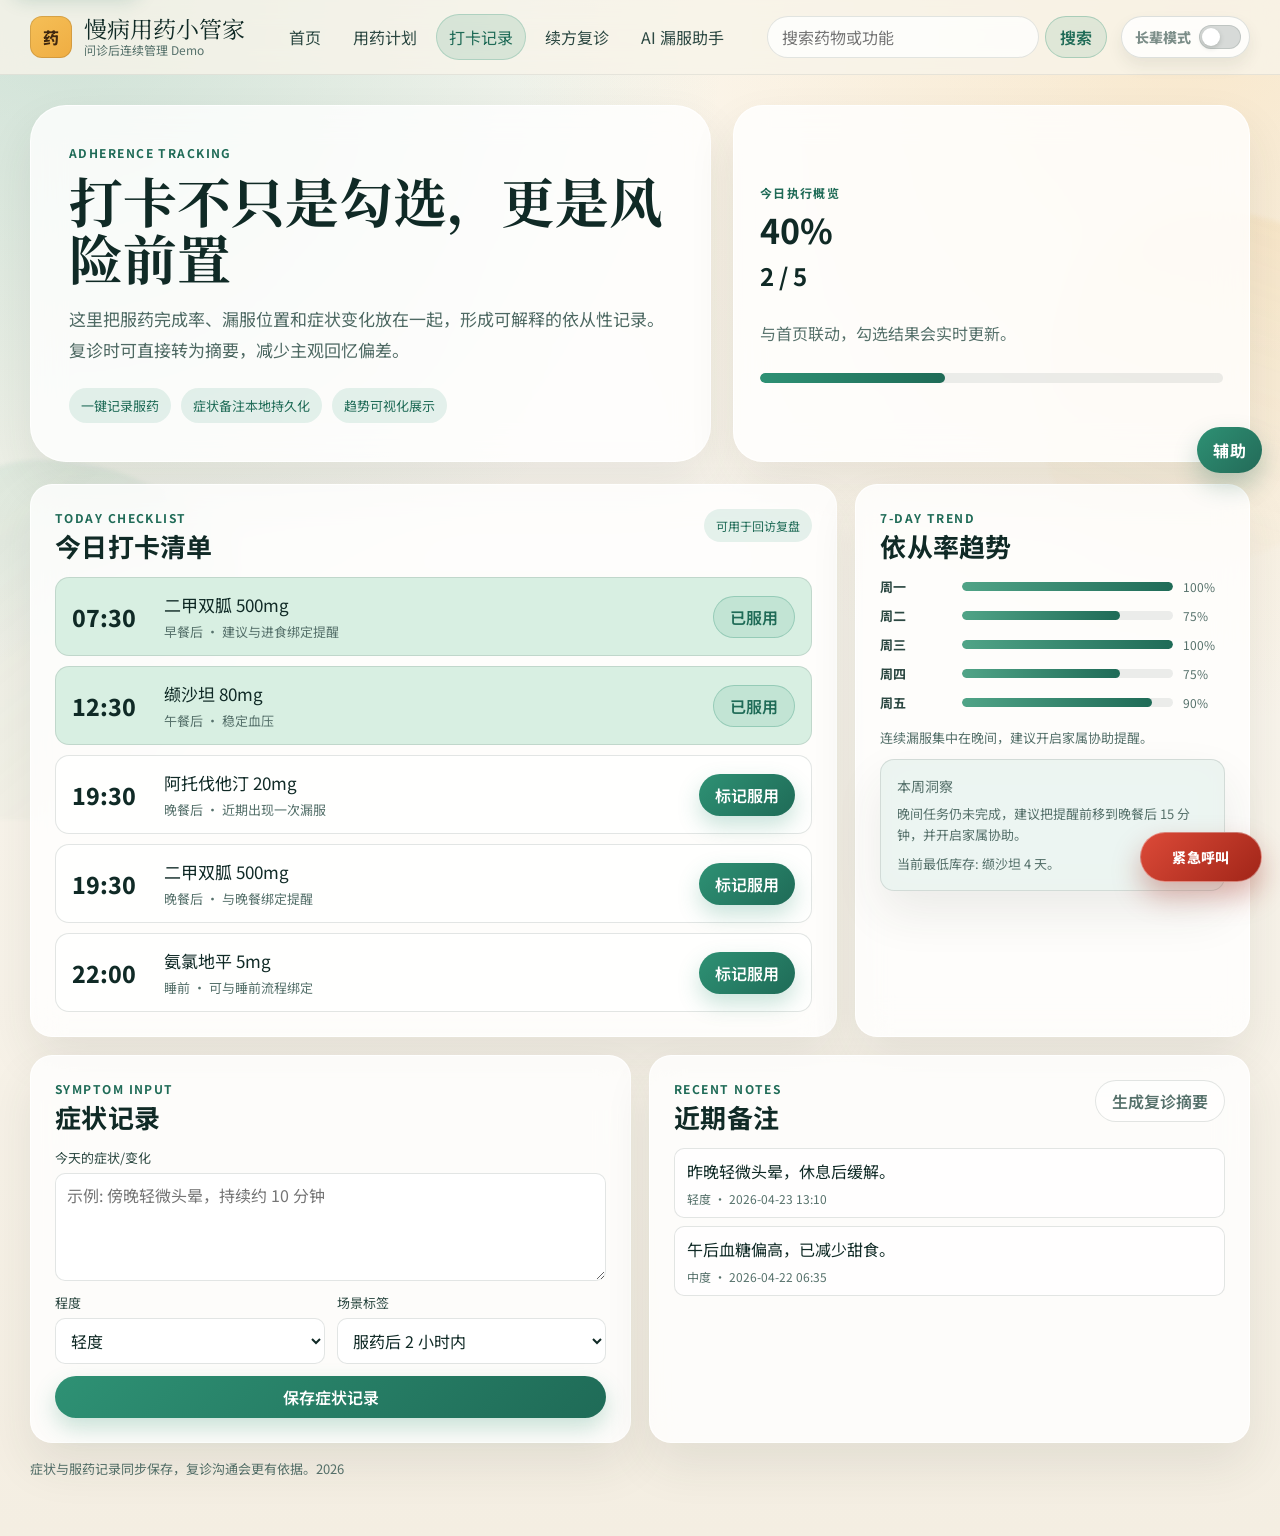
==== commit 8f038371: "Update medication manager demo UI" ====
--- a/adherence.html
+++ b/adherence.html
@@ -33,21 +33,9 @@
         </nav>
         <form id="home-search-form" class="home-search nav-search" role="search" aria-label="药物与功能搜索">
           <div class="home-search-row">
-            <input id="home-search-input" type="search" placeholder="搜索药物或功能" list="home-search-list" autocomplete="off" />
+            <input id="home-search-input" type="search" placeholder="搜索药物或功能" autocomplete="off" />
             <button class="btn-light" type="submit">搜索</button>
           </div>
-          <datalist id="home-search-list">
-            <option value="二甲双胍"></option>
-            <option value="缬沙坦"></option>
-            <option value="阿托伐他汀"></option>
-            <option value="氨氯地平"></option>
-            <option value="库存预警"></option>
-            <option value="用药计划"></option>
-            <option value="续方复诊"></option>
-            <option value="漏服补救"></option>
-            <option value="长辈模式"></option>
-            <option value="辅助功能"></option>
-          </datalist>
           <p class="search-label">搜索建议</p>
           <div id="home-search-suggest" class="home-search-suggest"></div>
           <p id="home-search-results" class="home-search-results" hidden></p>
--- a/styles.css
+++ b/styles.css
@@ -243,17 +243,34 @@
 }
 
 .home-search-row {
+  position: relative;
   display: grid;
   grid-template-columns: minmax(0, 1fr) auto;
   gap: 8px;
 }
 
 .home-search-row input {
+  position: relative;
+  z-index: 2;
   min-height: 44px;
   border-radius: 10px;
   border: 1px solid var(--line);
-  background: rgba(255, 255, 255, 0.9);
+  background: rgba(255, 255, 255, 0.76);
   padding: 0 12px;
+}
+
+.search-ghost {
+  position: absolute;
+  z-index: 3;
+  top: 50%;
+  max-width: calc(100% - 112px);
+  color: rgba(86, 113, 107, 0.48);
+  font-weight: 500;
+  line-height: 1;
+  pointer-events: none;
+  transform: translateY(-50%);
+  white-space: nowrap;
+  overflow: hidden;
 }
 
 .search-label {
@@ -282,6 +299,12 @@
 
 .search-tag:hover {
   border-color: rgba(46, 145, 116, 0.4);
+  color: var(--primary-deep);
+}
+
+.search-tag.predicted {
+  border-color: rgba(46, 145, 116, 0.34);
+  background: rgba(46, 145, 116, 0.11);
   color: var(--primary-deep);
 }
 
@@ -1538,6 +1561,42 @@
 #toast-container {
   right: 18px;
   bottom: 72px;
+}
+
+.toast-message {
+  display: flex;
+  align-items: center;
+  gap: 12px;
+  max-width: min(520px, calc(100vw - 36px));
+  margin-top: 8px;
+  padding: 10px 12px 10px 14px;
+  border-radius: 12px;
+  background: rgba(16, 42, 38, 0.9);
+  color: #ffffff;
+  box-shadow: 0 14px 28px rgba(16, 42, 38, 0.18);
+  line-height: 1.45;
+}
+
+.toast-message span {
+  min-width: 0;
+  flex: 1;
+}
+
+.toast-close {
+  appearance: none;
+  border: 0;
+  width: 26px;
+  height: 26px;
+  border-radius: 50%;
+  background: rgba(255, 255, 255, 0.16);
+  color: #ffffff;
+  cursor: pointer;
+  font-size: 18px;
+  line-height: 1;
+}
+
+.toast-close:hover {
+  background: rgba(255, 255, 255, 0.26);
 }
 
 .assist-panel {
@@ -2085,10 +2144,6 @@
   display: none;
 }
 
-body.elder-simple-home .hero-main .hero-chips {
-  display: none;
-}
-
 body.elder-simple-home .hero-main .panel-tools .btn-ghost {
   display: none;
 }
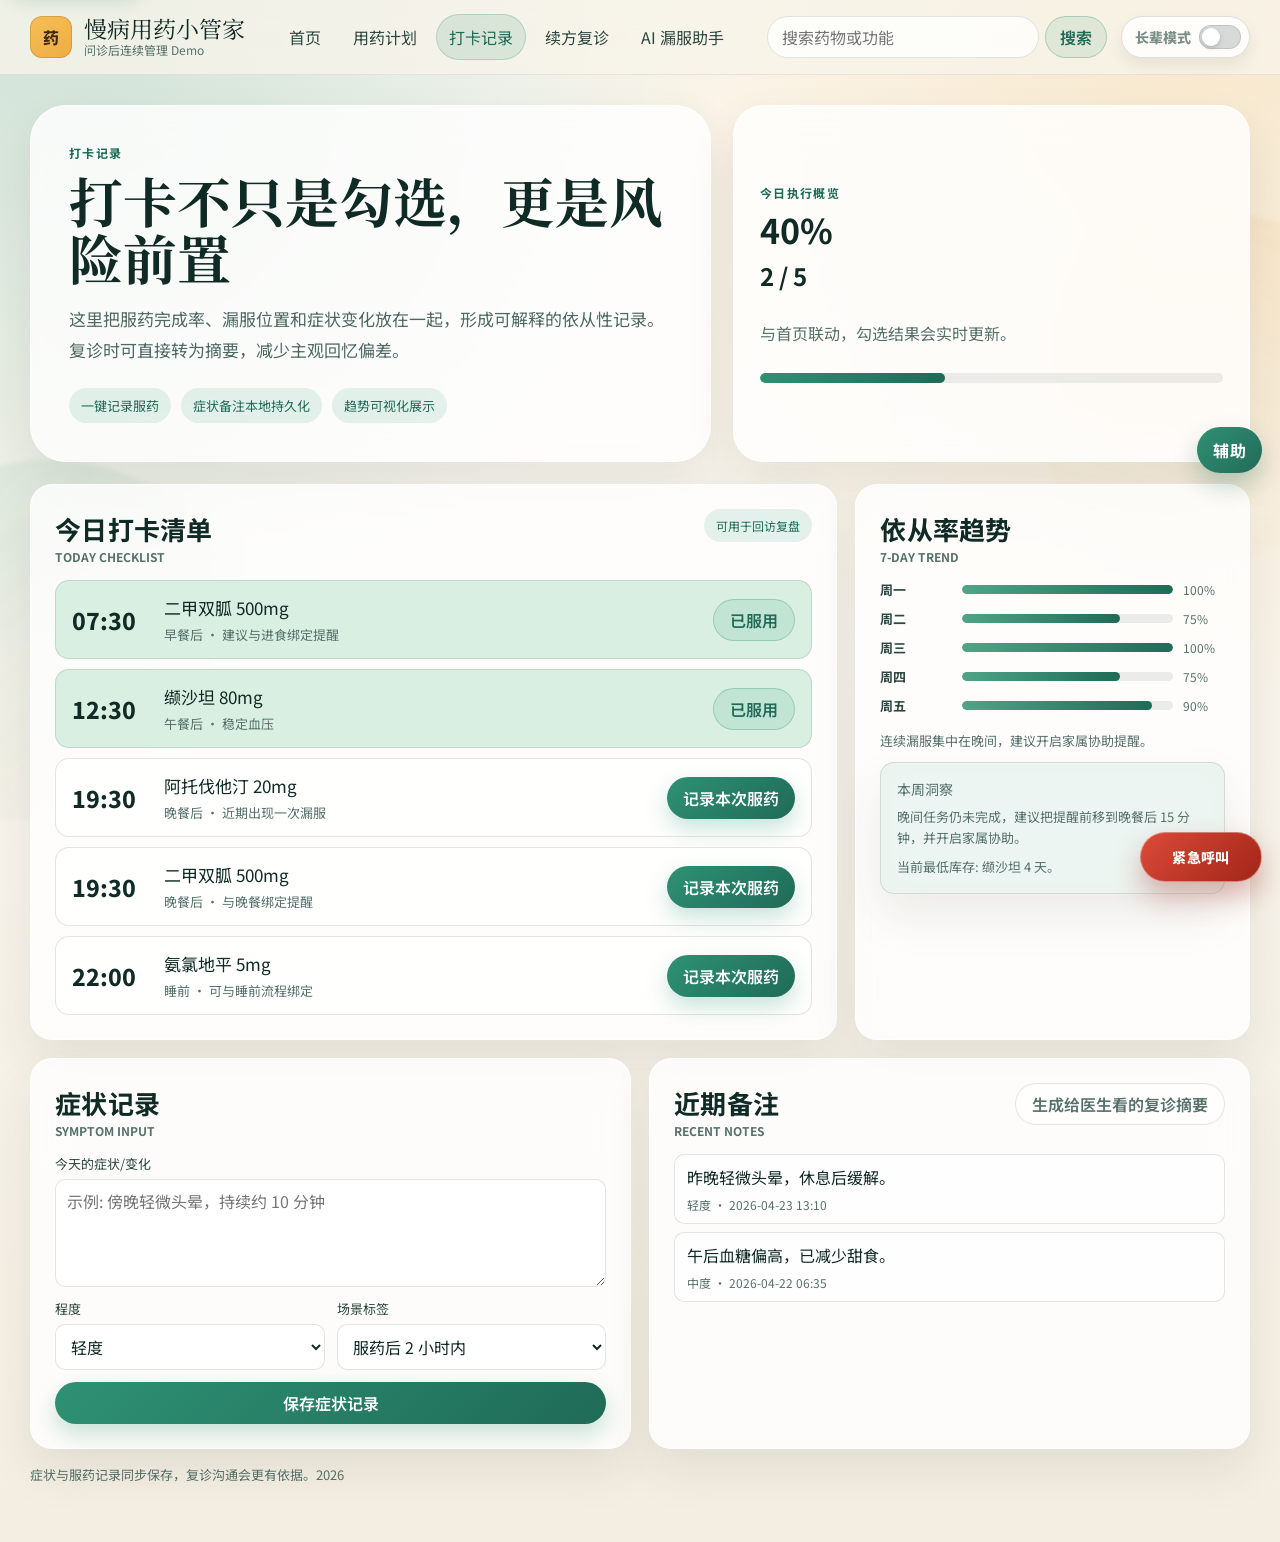
==== commit c3d93192: "Refine dashboard hierarchy and AI guidance" ====
--- a/adherence.html
+++ b/adherence.html
@@ -46,7 +46,7 @@
     <main class="page-wrap">
       <section class="hero-banner">
         <div class="hero-main">
-          <p class="hero-kicker">Adherence Tracking</p>
+          <p class="hero-kicker">打卡记录</p>
           <h1 class="hero-title">打卡不只是勾选，更是风险前置</h1>
           <p class="hero-summary">
             这里把服药完成率、漏服位置和症状变化放在一起，形成可解释的依从性记录。复诊时可直接转为摘要，减少主观回忆偏差。
@@ -70,8 +70,8 @@
         <article class="panel span-8">
           <header class="panel-head">
             <div>
-              <p class="section-kicker">Today Checklist</p>
               <h3 class="panel-title">今日打卡清单</h3>
+              <p class="title-sub">Today Checklist</p>
             </div>
             <span class="pill">可用于回访复盘</span>
           </header>
@@ -83,7 +83,7 @@
                 <p class="dose-name">二甲双胍 500mg</p>
                 <p class="dose-meta">早餐后 · 建议与进食绑定提醒</p>
               </div>
-              <button class="btn" data-action="toggle-dose">标记服用</button>
+              <button class="btn" data-action="toggle-dose">记录本次服药</button>
             </div>
 
             <div class="dose-item" data-dose-id="adh_1230">
@@ -92,7 +92,7 @@
                 <p class="dose-name">缬沙坦 80mg</p>
                 <p class="dose-meta">午餐后 · 稳定血压</p>
               </div>
-              <button class="btn" data-action="toggle-dose">标记服用</button>
+              <button class="btn" data-action="toggle-dose">记录本次服药</button>
             </div>
 
             <div class="dose-item" data-dose-id="adh_1930">
@@ -101,7 +101,7 @@
                 <p class="dose-name">阿托伐他汀 20mg</p>
                 <p class="dose-meta">晚餐后 · 近期出现一次漏服</p>
               </div>
-              <button class="btn" data-action="toggle-dose">标记服用</button>
+              <button class="btn" data-action="toggle-dose">记录本次服药</button>
             </div>
 
             <div class="dose-item" data-dose-id="adh_1930_metformin">
@@ -110,7 +110,7 @@
                 <p class="dose-name">二甲双胍 500mg</p>
                 <p class="dose-meta">晚餐后 · 与晚餐绑定提醒</p>
               </div>
-              <button class="btn" data-action="toggle-dose">标记服用</button>
+              <button class="btn" data-action="toggle-dose">记录本次服药</button>
             </div>
 
             <div class="dose-item" data-dose-id="adh_2200">
@@ -119,7 +119,7 @@
                 <p class="dose-name">氨氯地平 5mg</p>
                 <p class="dose-meta">睡前 · 可与睡前流程绑定</p>
               </div>
-              <button class="btn" data-action="toggle-dose">标记服用</button>
+              <button class="btn" data-action="toggle-dose">记录本次服药</button>
             </div>
           </div>
         </article>
@@ -127,8 +127,8 @@
         <article class="panel span-4">
           <header class="panel-head">
             <div>
-              <p class="section-kicker">7-Day Trend</p>
               <h3 class="panel-title">依从率趋势</h3>
+              <p class="title-sub">7-Day Trend</p>
             </div>
           </header>
 
@@ -167,8 +167,8 @@
         <article class="panel span-6">
           <header class="panel-head">
             <div>
-              <p class="section-kicker">Symptom Input</p>
               <h3 class="panel-title">症状记录</h3>
+              <p class="title-sub">Symptom Input</p>
             </div>
           </header>
 
@@ -203,10 +203,10 @@
         <article class="panel span-6">
           <header class="panel-head">
             <div>
-              <p class="section-kicker">Recent Notes</p>
               <h3 class="panel-title">近期备注</h3>
-            </div>
-            <button class="btn-ghost" data-action="mock-summary">生成复诊摘要</button>
+              <p class="title-sub">Recent Notes</p>
+            </div>
+            <button class="btn-ghost" data-action="mock-summary">生成给医生看的复诊摘要</button>
           </header>
 
           <div id="symptom-note-list" class="note-list"></div>
--- a/styles.css
+++ b/styles.css
@@ -465,6 +465,94 @@
   line-height: 1.16;
 }
 
+.title-sub {
+  margin: 5px 0 0;
+  color: var(--ink-500);
+  font-size: 12px;
+  font-weight: 700;
+  line-height: 1.25;
+  text-transform: uppercase;
+}
+
+.home-assist-panel {
+  border-color: rgba(46, 145, 116, 0.18);
+}
+
+.assist-highlight {
+  display: grid;
+  gap: 7px;
+  margin-bottom: 14px;
+  border-radius: var(--radius-md);
+  border: 1px solid rgba(46, 145, 116, 0.2);
+  background: rgba(46, 145, 116, 0.1);
+  padding: 16px;
+}
+
+.assist-highlight strong {
+  font-size: 24px;
+  line-height: 1.2;
+}
+
+.assist-highlight p {
+  margin: 0;
+  color: var(--ink-500);
+  line-height: 1.65;
+}
+
+.assist-label {
+  width: max-content;
+  border-radius: 999px;
+  padding: 4px 9px;
+  background: rgba(255, 255, 255, 0.72);
+  color: var(--primary-deep);
+  font-size: 12px;
+  font-weight: 700;
+}
+
+.collapse-panel {
+  padding: 0;
+  overflow: hidden;
+}
+
+.collapse-panel summary {
+  display: flex;
+  align-items: center;
+  justify-content: space-between;
+  gap: 14px;
+  min-height: 78px;
+  padding: 20px 24px;
+  cursor: pointer;
+  list-style: none;
+}
+
+.collapse-panel summary::-webkit-details-marker {
+  display: none;
+}
+
+.collapse-panel summary strong {
+  display: block;
+  font-size: 21px;
+  line-height: 1.2;
+}
+
+.collapse-panel summary small {
+  display: block;
+  margin-top: 4px;
+  color: var(--ink-500);
+  font-size: 12px;
+  font-weight: 700;
+  text-transform: uppercase;
+}
+
+.collapse-panel[open] {
+  padding-bottom: 24px;
+}
+
+.collapse-panel[open] > :not(summary) {
+  margin-left: 24px;
+  margin-right: 24px;
+}
+
 .panel-tools {
   display: flex;
   gap: 8px;
@@ -1021,9 +1109,60 @@
   font-size: 20px;
 }
 
+.result-head {
+  display: flex;
+  align-items: flex-start;
+  justify-content: space-between;
+  gap: 12px;
+}
+
+.risk-badge {
+  flex: 0 0 auto;
+  border-radius: 999px;
+  padding: 6px 10px;
+  font-size: 12px;
+  font-weight: 800;
+  border: 1px solid transparent;
+}
+
+.risk-badge.low {
+  color: var(--primary-deep);
+  background: rgba(46, 145, 116, 0.14);
+  border-color: rgba(46, 145, 116, 0.24);
+}
+
+.risk-badge.consult {
+  color: #73460d;
+  background: rgba(236, 174, 73, 0.22);
+  border-color: rgba(236, 174, 73, 0.35);
+}
+
+.risk-badge.emergency {
+  color: #8c4335;
+  background: rgba(190, 93, 74, 0.16);
+  border-color: rgba(190, 93, 74, 0.28);
+}
+
+.risk-badge.neutral {
+  color: var(--ink-500);
+  background: rgba(255, 255, 255, 0.62);
+  border-color: var(--line);
+}
+
 .result-card p {
   margin: 8px 0 0;
   line-height: 1.75;
+}
+
+.result-reason {
+  margin-top: 12px;
+  border-radius: 10px;
+  border: 1px solid rgba(16, 42, 38, 0.1);
+  background: rgba(255, 255, 255, 0.64);
+  padding: 10px 12px;
+  color: var(--ink-700);
+  font-size: 13px;
+  line-height: 1.65;
 }
 
 .callout {
@@ -1086,8 +1225,13 @@
 }
 
 .decision-step.warn {
-  border-color: rgba(190, 93, 74, 0.26);
-  background: rgba(190, 93, 74, 0.1);
+  border-color: rgba(236, 174, 73, 0.42);
+  background: rgba(255, 241, 220, 0.82);
+}
+
+.decision-step.danger {
+  border-color: rgba(190, 93, 74, 0.3);
+  background: rgba(190, 93, 74, 0.12);
 }
 
 .footer-note {
